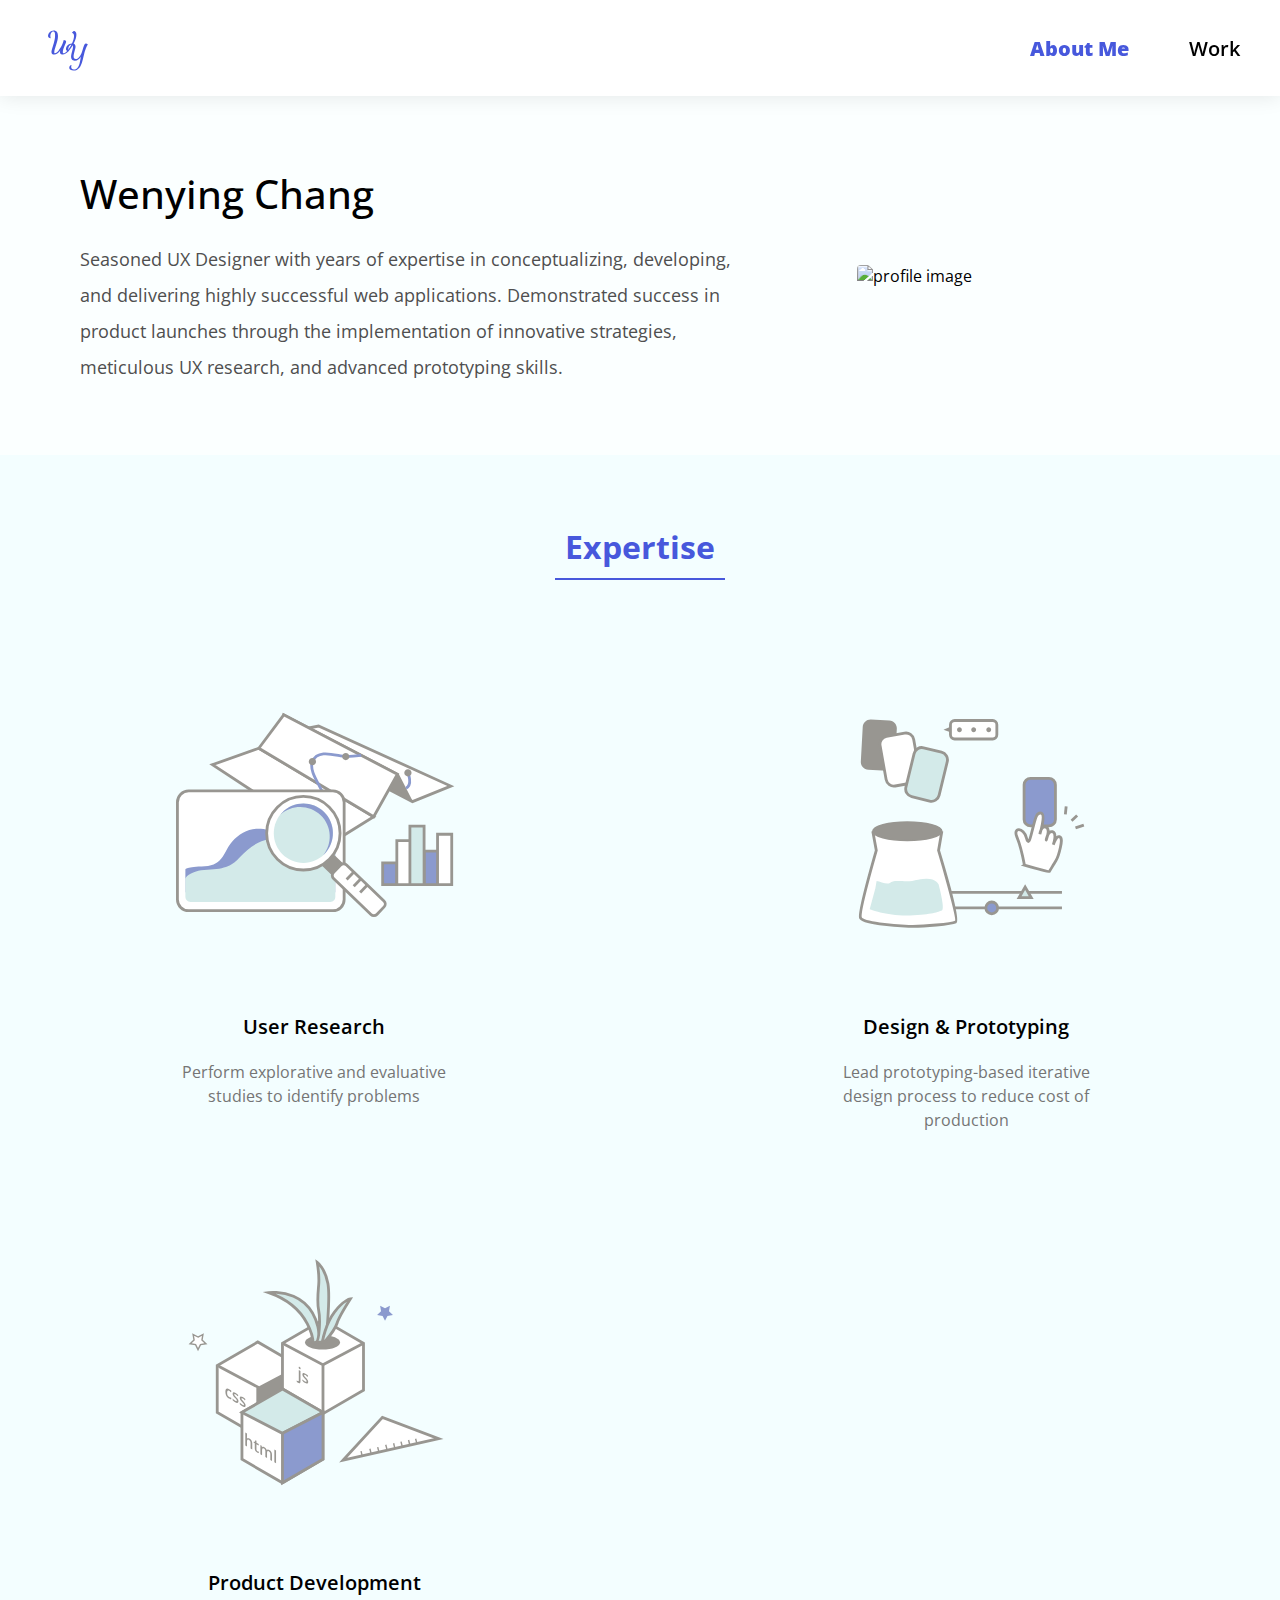
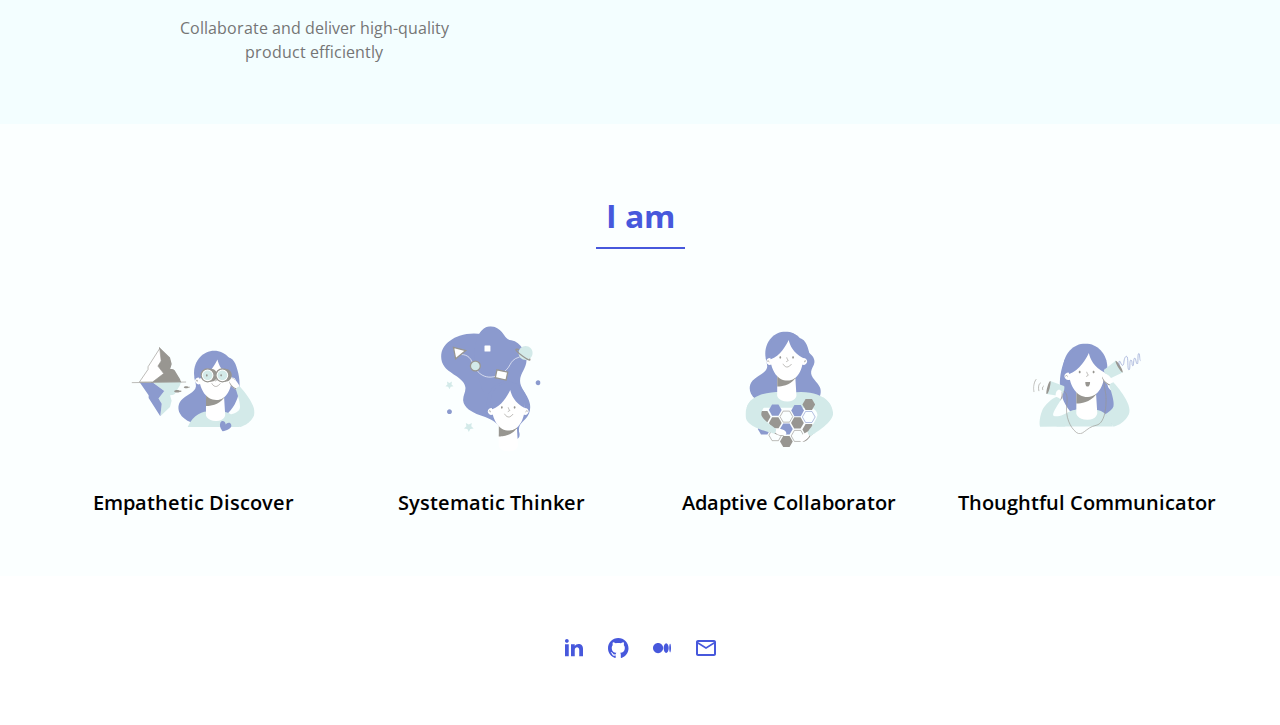
==== index.html @ 7a1bec6d "add email contact in footer" ====
<!DOCTYPE html>
<html lang="en">
  <head>
    <meta charset="utf-8" />
		<meta name="viewport" content="width=device-width, initial-scale=1.0" />
    <link rel="stylesheet" href="index.css">
    <link rel="stylesheet" href="colors.css">
    <link rel="stylesheet" href="navbar.css">
    <link rel="stylesheet" href="section.css">
    <link rel="stylesheet" href="button.css">
    <link rel="stylesheet" href="footer.css">
    <link rel="stylesheet" href="https://fonts.googleapis.com/css?family=Open+Sans">
    <title>WY Portfolio</title>
  </head>

  <body>
    <!--navbar menu-->
    <ul class="navbarMenu">
      <a href="index.html" target="_self"><li class="ActivePage">About Me</li></a>
      <a href="work.html" target="_self"><li>Work</li></a>
      <a href="igxPlatform.html" target="_self"><li>IGX Platform</li></a>
      <a href="sciaEngineer.html" target="_self"><li>SCIA Engineer</li></a>
      <a href="breathingApp.html" target="_self"><li>Breathing App</li></a>
    </ul>
    <!--navbar component-->
    <nav id="navbar" class="navbar">
      <img class="website-logo" src="src/ic_website logo.svg" alt="website-logo"/>
      <div class="navbarMenuIconDiv">
          <a><img class="navbarCloseMenu" src="src/ic_close navbar menu.svg"/></a>
          <a><img class="navbarOpenMenu" src="src/ic_navbar menu.svg"/></a> 
      </div>
      <ul class="navbarLabel"> 
          <li class="ActivePage"><a href="index.html" >About Me</a></li>
          <li><a href="work.html">Work</a></li>  
      </ul>
    </nav>

    <div class="container">
      <!--Welcome section-->
      <section id="welcome-section" class="welcome-section">
        <div class="intro">
        <h1>Wenying Chang</h1>
        <p>Seasoned UX Designer with years of expertise in conceptualizing, developing, and delivering highly successful web applications. Demonstrated success in product launches through the implementation of innovative strategies, meticulous UX research, and advanced prototyping skills.</p>
        <!--<a href="" target="_blank">
          <button >View Resume</button>
        </a>-->   
        </div>
        <img class="profile-image" src="src/Profile.png" alt="profile image"/>
      </section>

      <!--Expertise section-->
      <section id="expertise" class="expertise-section">
        <div class="section-title">Expertise</div>
        <div class="expertise-grids">
          <div class="expertise-tile">
            <img class="expertise-image" src="src/illu_expertise_research.svg" alt="User Research"/>
            <h3>User Research</h3>
            <p>Perform explorative and evaluative studies to identify problems</p>
          </div>
          <div class="expertise-tile">
            <img class="expertise-image" src="src/illu_expertise_design iteration.svg" alt="Design & Prototyping"/>
            <h3>Design & Prototyping</h3>
            <p>Lead prototyping-based iterative design process to reduce cost of production</p>
          </div>
          <div class="expertise-tile">
            <img class="expertise-image" src="src/illu_expertise_development.svg" alt="Product Development"/>
            <h3>Product Development</h3>
            <p>Collaborate and deliver high-quality product efficiently</p>
          </div>
        </div>
      </section>

      <!--I am section-->
      <section id="iam" class="iam-section">
        <div class="section-title">I am</div>
        <div class="iam-grids">
          <div class="iam-tile">
            <img class="iam-image" src="src/illu_iam_discover.svg" alt=""/>
            <h3>Empathetic Discover</h3>
          </div>
          <div class="iam-tile">
            <img class="iam-image" src="src/illu_iam_thinker.svg" alt=""/>
            <h3>Systematic Thinker</h3>
          </div>
          <div class="iam-tile">
            <img class="iam-image" src="src/illu_iam_collaborator.svg" alt=""/>
            <h3>Adaptive Collaborator</h3>
          </div>
          <div class="iam-tile">
            <img class="iam-image" src="src/illu_iam_communicator.svg" alt=""/>
            <h3>Thoughtful Communicator</h3>
          </div>
        </div>
      </section>

      <!--Footer-->
      <section class="social-section">
        <a href="https://www.linkedin.com/in/wen-ying-chang-b5539a165" target=”_blank”><img src="src/ic_social_linkdein.svg" alt="linkedin"/></a>
        <a href="https://github.com/Wenying0808" target=”_blank”><img src="src/ic_social_github.svg" alt="github"/></a>
        <a href="https://changwenyingnl.medium.com/" target=”_blank”> <img src="src/ic_social_medium.svg" alt="medium"/></a>
        <a href="mailto:changwenyingnl@gmail.com" target=”_blank”><img src="src/ic_social_email.svg" alt="email"></a>
      </section>
    </div>
    <script src="navbar.js"></script>
  </body>
  
</html>
---- index.css ----
/*Reset All*/
  * {
    margin: 0;
    padding: 0;
  }

  *, *::before, *::after {
    box-sizing: inherit;
}
  
  html{
    box-sizing: border-box;
    scroll-behavior: smooth;
  }

  body{
    font-family: "Open Sans", Sans-serif;
    width:100%;
    top:0;
    left:0;
    background:var(--main-white, #FFFFFF);
    overflow-x: hidden;
    
  }
 
  .container{
    width:100%;
    display: flex;
    flex-direction: column;
    align-items: flex-start;
    position:relative;
    top:96px;
    left:0;
  }

  section{
    padding: 60px;
  }

 
  .welcome-section{
  display: grid;
  grid-template-columns: 2fr 1fr;
  gap: 30px;
  
  width: 100%;
  
  background: var(--Background-1, #FBFFFF );
  }
  
  .intro{
  display: flex;
  flex-direction: column;
  justify-content: center;
  align-items: flex-start;
  padding: 10px 60px 10px 60px;
  gap: 20px;
  
  width: 100%;
  }
  
  h1{
    font-style: normal;
    font-weight: 500;
    font-size: 40px;
    line-height: auto;
    text-transform: capitalize;
    color:var(--main-black, #000000);
  }

  .intro p{
    width:100%;
    font-style: normal;
    font-weight: 400;
    font-size: 18px;
    line-height: 200%;
    color: #4F4F4F;
  }
  
  .profile-image{
    width:100%;
    border-radius:4px;
  }
  
  .expertise-section{
  display: flex;
  flex-direction: column;
  align-items: center;
  gap: 60px;
  
  width: 100%;
  
  background: #F3FEFF;
  }
  
  .expertise-grids{
  display: grid;
  grid-template-columns:repeat(3, 1fr);
  gap: 30px;
  width: 100%;
  }
  
  .expertise-tile{
  display: flex;
  flex-direction: column;
  align-items: center;
  padding: 0px;
  gap: 20px;
  
  width: 100%;
  }
  
  .expertise-image{
  width:60%;
  object-fit: cover;
  }
  
  h3{
  font-size: 20px;
  font-weight: 600;
  line-height: 27px;
  letter-spacing: 0em;
  text-align: center;
  color: var(--main-black, #000000);
  }
  
  .expertise-tile p{
  font-style: normal;
  font-weight: 400;
  font-size: 16px;
  line-height: 150%;
  text-align: center;
  color: #757575;
  max-width:300px;
  } 

  
  .iam-section{
  display: flex;
  flex-direction: column;
  align-items: center;
  gap: 60px;
  
  width: 100%;
  
  background:var(--Background-1, #FBFFFF);
  }
  
  .iam-grids{
  display: grid;
  grid-template-columns: repeat(4, 1fr);
  padding: 0px;
  gap: 40px;
  }

  @media(max-width:1000px){
    .iam-grids{
      grid-template-columns: repeat(2, 1fr);
    }
  }

  @media(max-width:400px){
    .iam-grids{
      grid-template-columns: repeat(1, 1fr);
    }
    .intro{
      padding: 0;
    }
  }
  
  .iam-tile{
  display: flex;
  flex-direction: column;
  align-items: center;
  padding: 0px;
  gap: 20px;
  }
  
  .iam-image{
  width: 160px;
  height: 160px;
  }
  

  @media (max-width: 50rem){
    section{
      padding:60px 30px;
    }
 
    .welcome-section{
      grid-template-columns: 1fr;
    }
    .intro{
      align-items: center;
    }
    


    h1{
      font-size: 20px;
    }
    .intro p{
      font-size: 12px;
      text-align:center;
    }
    h3{
      font-size: 16px;
    }
    .expertise-tile p{
      font-size: 12px;
    }
  
    .expertise-tile{
      gap:10px;
    }
  }

  @media (max-width: 80rem){
    .expertise-grids{
      grid-template-columns:repeat(2, 1fr);
      grid-gap: 4rem;
    }
  
  }

  @media (max-width: 40rem){
    .expertise-grids{
      grid-template-columns:repeat(1, 1fr);
      grid-gap: 4rem;
    }
  
  }
---- colors.css ----
:root {
    --main-white: #ffffff;
    --main-black: #000000;
    --main-purple: #4758DC;
    --main-gray: #4F4F4F;
    --main-zumtho: #E1EBFF;
    --Background-1:#FBFFFF;
    --Background-2:#F6FCFF;
  }
---- navbar.css ----
.navbar{
    box-sizing:border-box;
    display: flex;
    flex-direction: row;
    justify-content: space-between;
    align-items: center;
    padding: 20px 40px;
    margin:0;
    position: fixed;
    width: 100%;
    height: 96px;
    left: 0px;
    top: 0px;
    
    background: var(--main-white, #FFFFFF);
    box-shadow: 0px 0px 20px 0px #0000001A;

    z-index:1;
  
  }
  
  .website-logo{
    width:56px;
    height:56px;
  }
  
  .navbarLabel{
    list-style-type: none;
    margin:0 0 0 0;
    padding: 0;
    display: flex;
    flex-direction: row;
    justify-content: flex-end;
    align-items: center;
    gap: 60px;
    opacity: 1;
  }
  
  
  li a{
  text-decoration:none;
  font-size: 20px;
  font-weight: 600;
  line-height: 29px;
  letter-spacing: 0em;
  text-align: left;
  color: var(--main-black, #000000);
  }
  
  li a:hover{
    color: var(--main-purple, #4758DC);
    cursor:hand;
  }

  /* Website size color the active page differently*/
  .ActivePage a{
    color: var(--main-purple, #4758DC);
    cursor:pointer;
    font-weight:800
  }

  /* Mobile size color the active page differently*/

  .ActivePage{
    color: var(--main-purple, #4758DC);
    cursor:pointer;
    font-weight:800
  }


  .navbarMenuIconDiv{
    display:none;
  }


  .navbarMenu{
    display:none;
  }


  @media (max-width: 50rem){

    .navbar{
      padding: 20px 20px;
    }

    .navbarLabel{
      display:none;
    }

    li a{
      font-size:16px;
    }

    .navbarMenuIconDiv{
      display:flex;
    }

    .navbarOpenMenu{
      cursor: pointer;
    }


    .navbarCloseMenu{
      display:none;
    }
  

    .navbarMenu{
      display: none;
    }

    .navbarMenu a{
      width: 100%;
      height: 56px;
      padding: 16px 10px;
      justify-content: center;
      align-items: center;
      background: var(--main-white, #FFF);
      color: var(--main-gray, #757575);
      text-align: center;
      font-family: "Open Sans";
      font-size: 18px;
      font-style: normal;
      font-weight: 400;
      line-height: normal;
      text-transform: capitalize;
      text-decoration: none;
    }
    .navbarMenu a:hover{
      background: var(--main-zumtho, #E1EBFF);
      color: var(--main-purple, #4758DC);
    }
    
  }

  /*JS file adds additional class to show the navmenu when click the openmenu icon*/
  .navbarMenu.show-menu{
    position:relative;
    top: 96px;
    left: 0;
    display: flex;
    gap: 0;
    width: 100%;
    flex-direction: column;
    align-items: flex-start;
    flex-shrink: 0;
    background: rgba(0, 0, 0, 0.25);

  }
---- section.css ----
section {
    display: flex;
    width: 100%;
    padding: 60px 20px;
    flex-direction: column;
    align-items: center;
    gap: 60px;
}

.section-title{
    font-size: 32px;
    font-style: bold;
    font-weight: 700;
    line-height: auto;
    letter-spacing: 0em;
    text-align: left;
    
    color: var(--main-purple, #4758DC);
    padding: 10px;
    border-bottom: 2px solid var(--main-purple, #4758DC);
}

.section-description{
    max-width: 700px;
    color: var(--main-gray, #757575);
    text-align: center;
    /* Website/Section/Intro */
    font-family: "Open Sans";
    font-size: 18px;
    font-style: normal;
    font-weight: 600;
    line-height: 180%; /* 36px */
}

@media (max-width: 50rem){
    
    section{
        padding: 30px 20px;
        gap: 20px;
        min-width:300px;
    }

    .section-title{
        font-size:20px;
    }

    .section-description{
        max-width: 350px;
        min-width: 280px;
        font-size: 12px;
    }
}
---- button.css ----
button{
    padding: 10px 20px;
    border: 2px solid var(--main-purple, #4758DC);
    border-radius: 20px;
    color:var(--main-purple, #4758DC);
    background: var(--main-white, #FFFFFF);
  }
  button:hover{
  background: var(--main-purple);
  border: 2px solid var(--main-purple, #4758DC);
  box-shadow: 0px 3px 6px 0px #0000004D;
  color:var(--main-white, #FFFFFF);
  cursor:pointer;
  transition: background 0.2s ease-in-out;
  }
---- footer.css ----
.social-section{
    position:relative;
    left:0;
    bottom:0;
    width:100%;
    display: flex;
    flex-direction: row;
    justify-content: center;
    align-items: center;
    gap: 20px;
  }
  
  .social-section img{
    cursor:hand;
    width:24px;
    height:24px;
  }

  .social-section img:hover{
    transform: scale(1.5);
  }

/*
@media (max-width: 50rem){
    .social-section {padding: 30px;
    }
}
*/
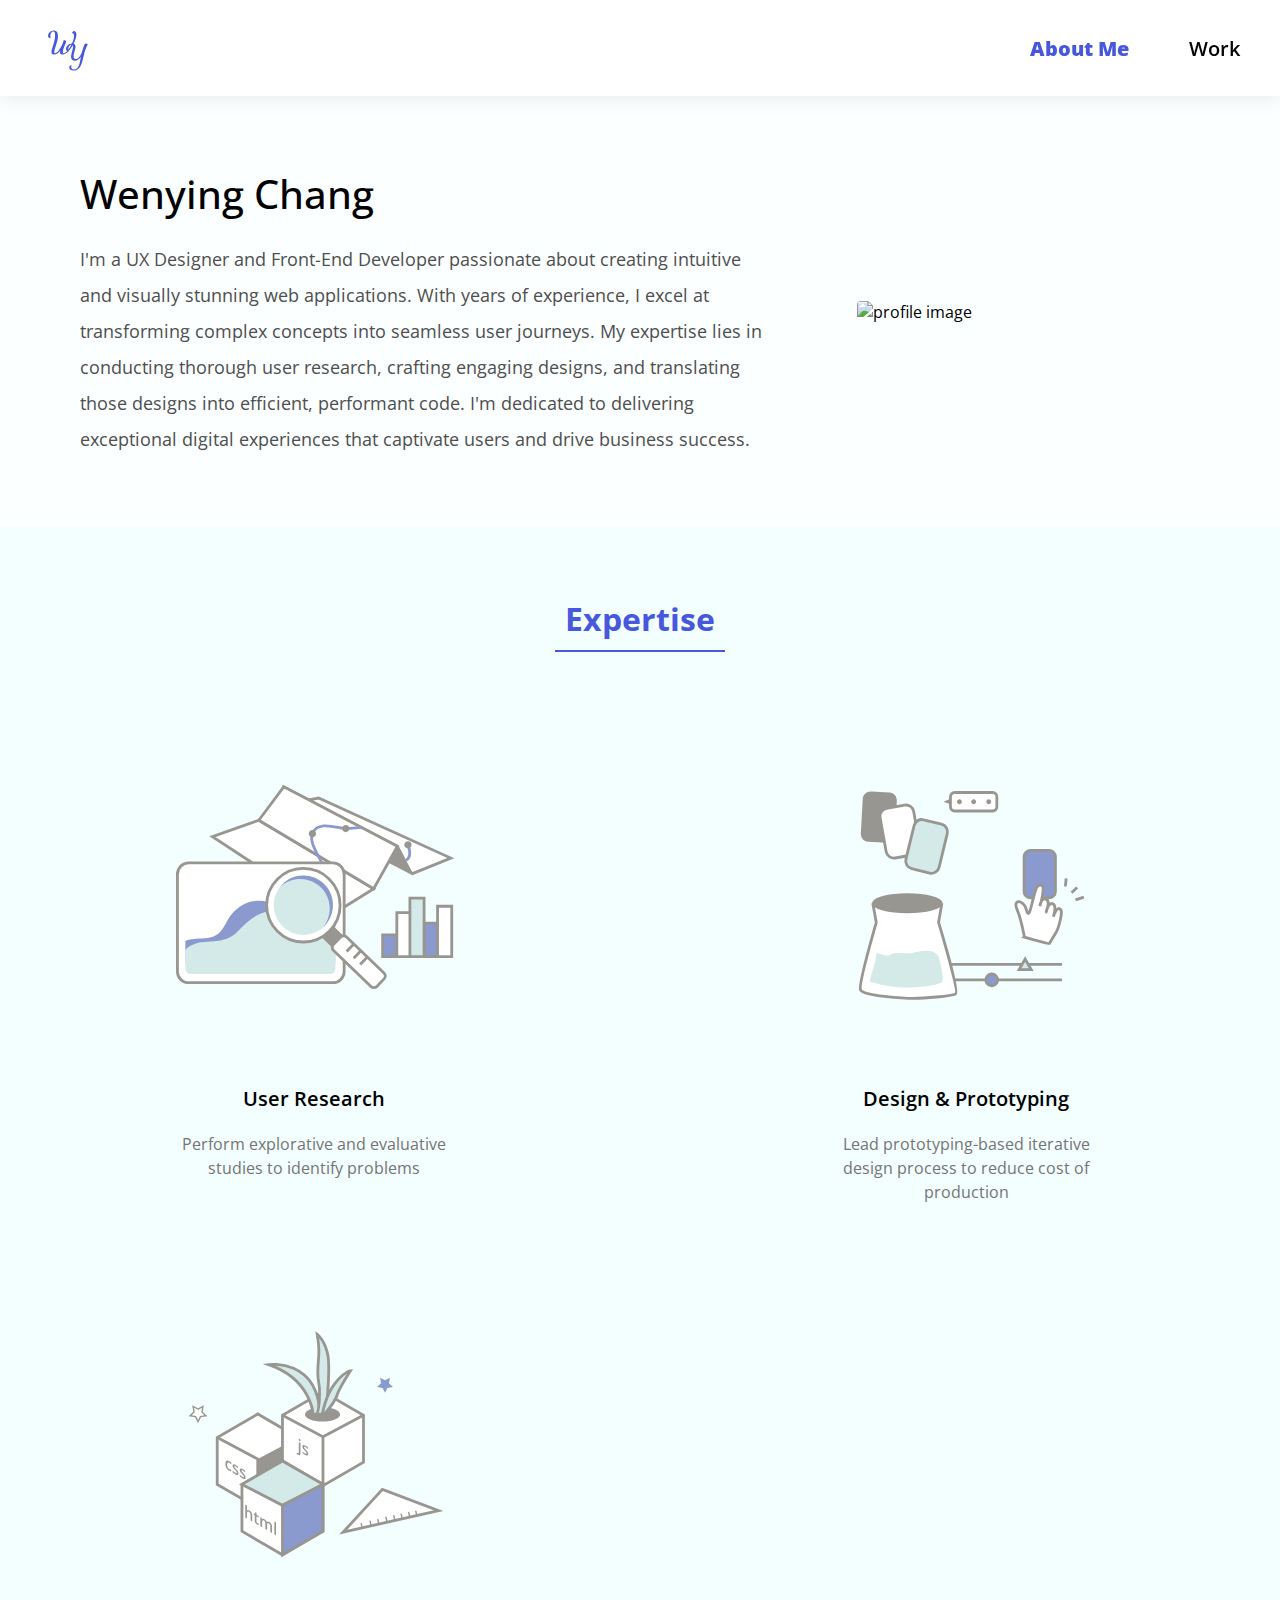
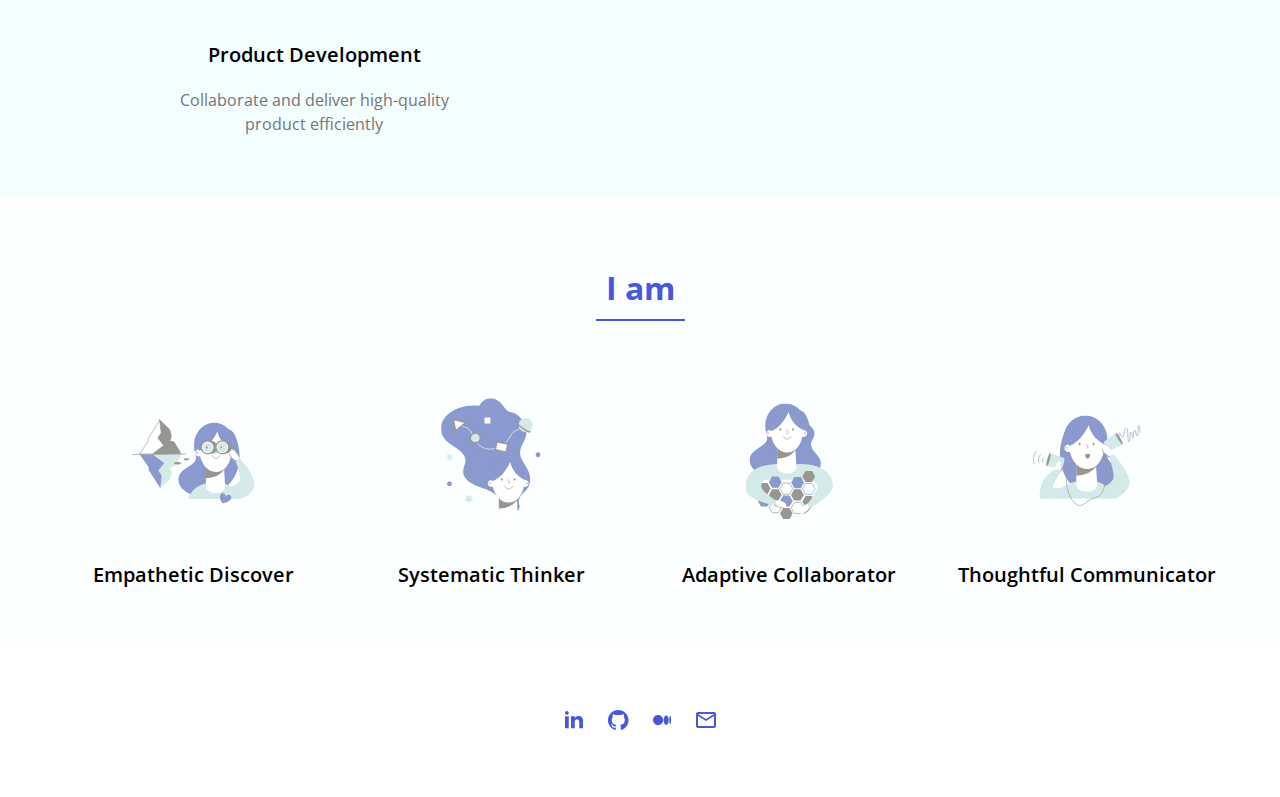
==== commit 8e0f9f0a: "fix:/adjust the intro" ====
--- a/index.html
+++ b/index.html
@@ -10,6 +10,8 @@
     <link rel="stylesheet" href="button.css">
     <link rel="stylesheet" href="footer.css">
     <link rel="stylesheet" href="https://fonts.googleapis.com/css?family=Open+Sans">
+    <link rel="icon" type="image/png" sizes="32x32" href="src/ic_tab logo_32.png">
+    <link rel="icon" type="image/png" sizes="16x16" href="src/ic_tab logo_16.png">
     <title>WY Portfolio</title>
   </head>
 
@@ -40,7 +42,7 @@
       <section id="welcome-section" class="welcome-section">
         <div class="intro">
         <h1>Wenying Chang</h1>
-        <p>Seasoned UX Designer with years of expertise in conceptualizing, developing, and delivering highly successful web applications. Demonstrated success in product launches through the implementation of innovative strategies, meticulous UX research, and advanced prototyping skills.</p>
+        <p>I'm a UX Designer and Front-End Developer passionate about creating intuitive and visually stunning web applications. With years of experience, I excel at transforming complex concepts into seamless user journeys. My expertise lies in conducting thorough user research, crafting engaging designs, and translating those designs into efficient, performant code. I'm dedicated to delivering exceptional digital experiences that captivate users and drive business success.</p>
         <!--<a href="" target="_blank">
           <button >View Resume</button>
         </a>-->   
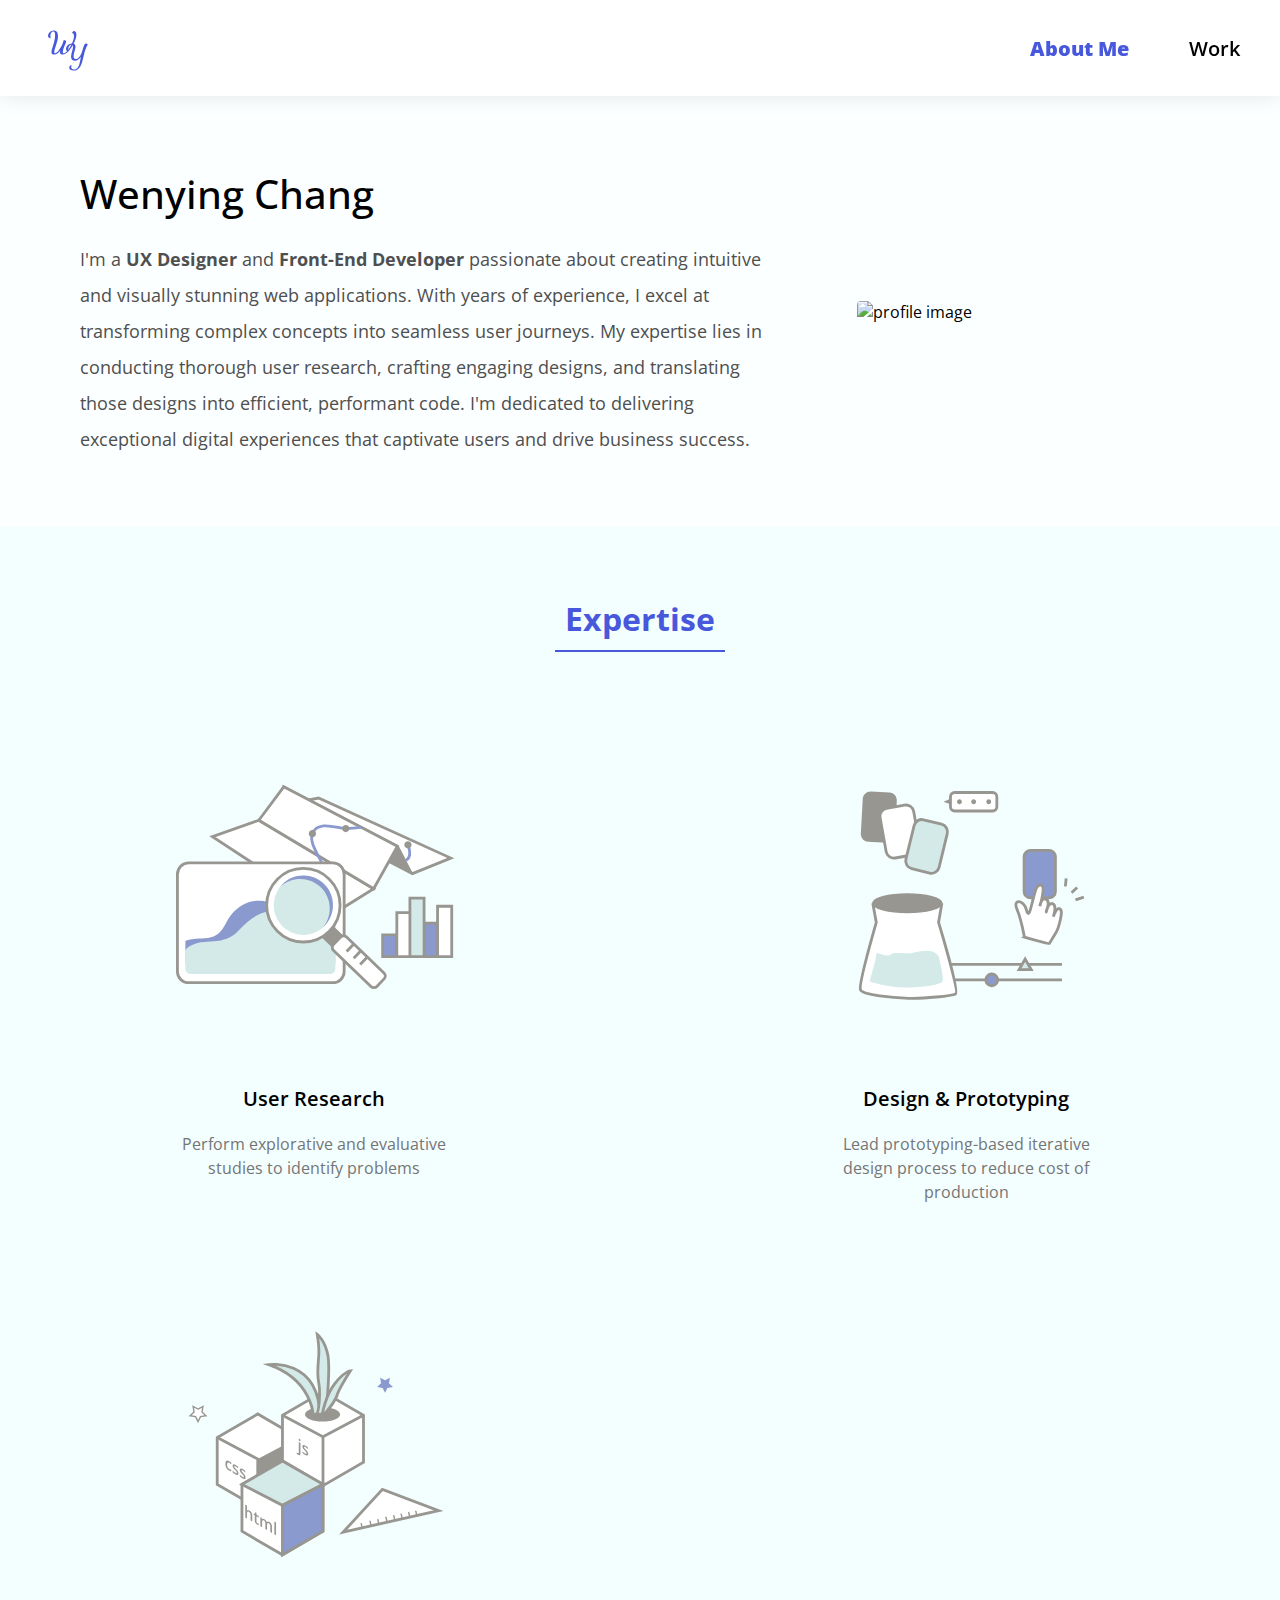
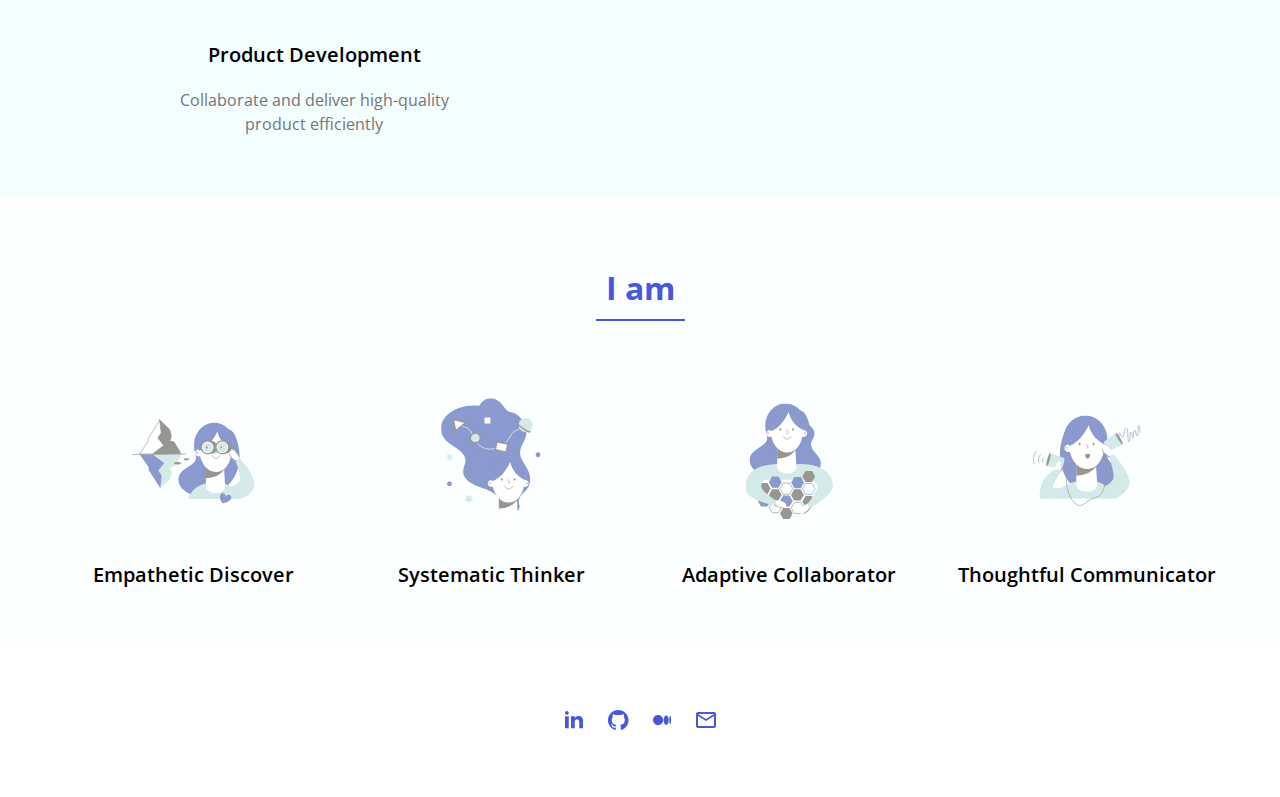
==== commit 1071d2e3: "fix:/reorder projects" ====
--- a/index.html
+++ b/index.html
@@ -23,6 +23,7 @@
       <a href="igxPlatform.html" target="_self"><li>IGX Platform</li></a>
       <a href="sciaEngineer.html" target="_self"><li>SCIA Engineer</li></a>
       <a href="breathingApp.html" target="_self"><li>Breathing App</li></a>
+      <a href="frontEnd.html" target="_self"><li>Front-End Projects</li></a>
     </ul>
     <!--navbar component-->
     <nav id="navbar" class="navbar">
@@ -42,7 +43,7 @@
       <section id="welcome-section" class="welcome-section">
         <div class="intro">
         <h1>Wenying Chang</h1>
-        <p>I'm a UX Designer and Front-End Developer passionate about creating intuitive and visually stunning web applications. With years of experience, I excel at transforming complex concepts into seamless user journeys. My expertise lies in conducting thorough user research, crafting engaging designs, and translating those designs into efficient, performant code. I'm dedicated to delivering exceptional digital experiences that captivate users and drive business success.</p>
+        <p>I'm a <strong>UX Designer</strong> and <strong>Front-End Developer</strong> passionate about creating intuitive and visually stunning web applications. With years of experience, I excel at transforming complex concepts into seamless user journeys. My expertise lies in conducting thorough user research, crafting engaging designs, and translating those designs into efficient, performant code. I'm dedicated to delivering exceptional digital experiences that captivate users and drive business success.</p>
         <!--<a href="" target="_blank">
           <button >View Resume</button>
         </a>-->   
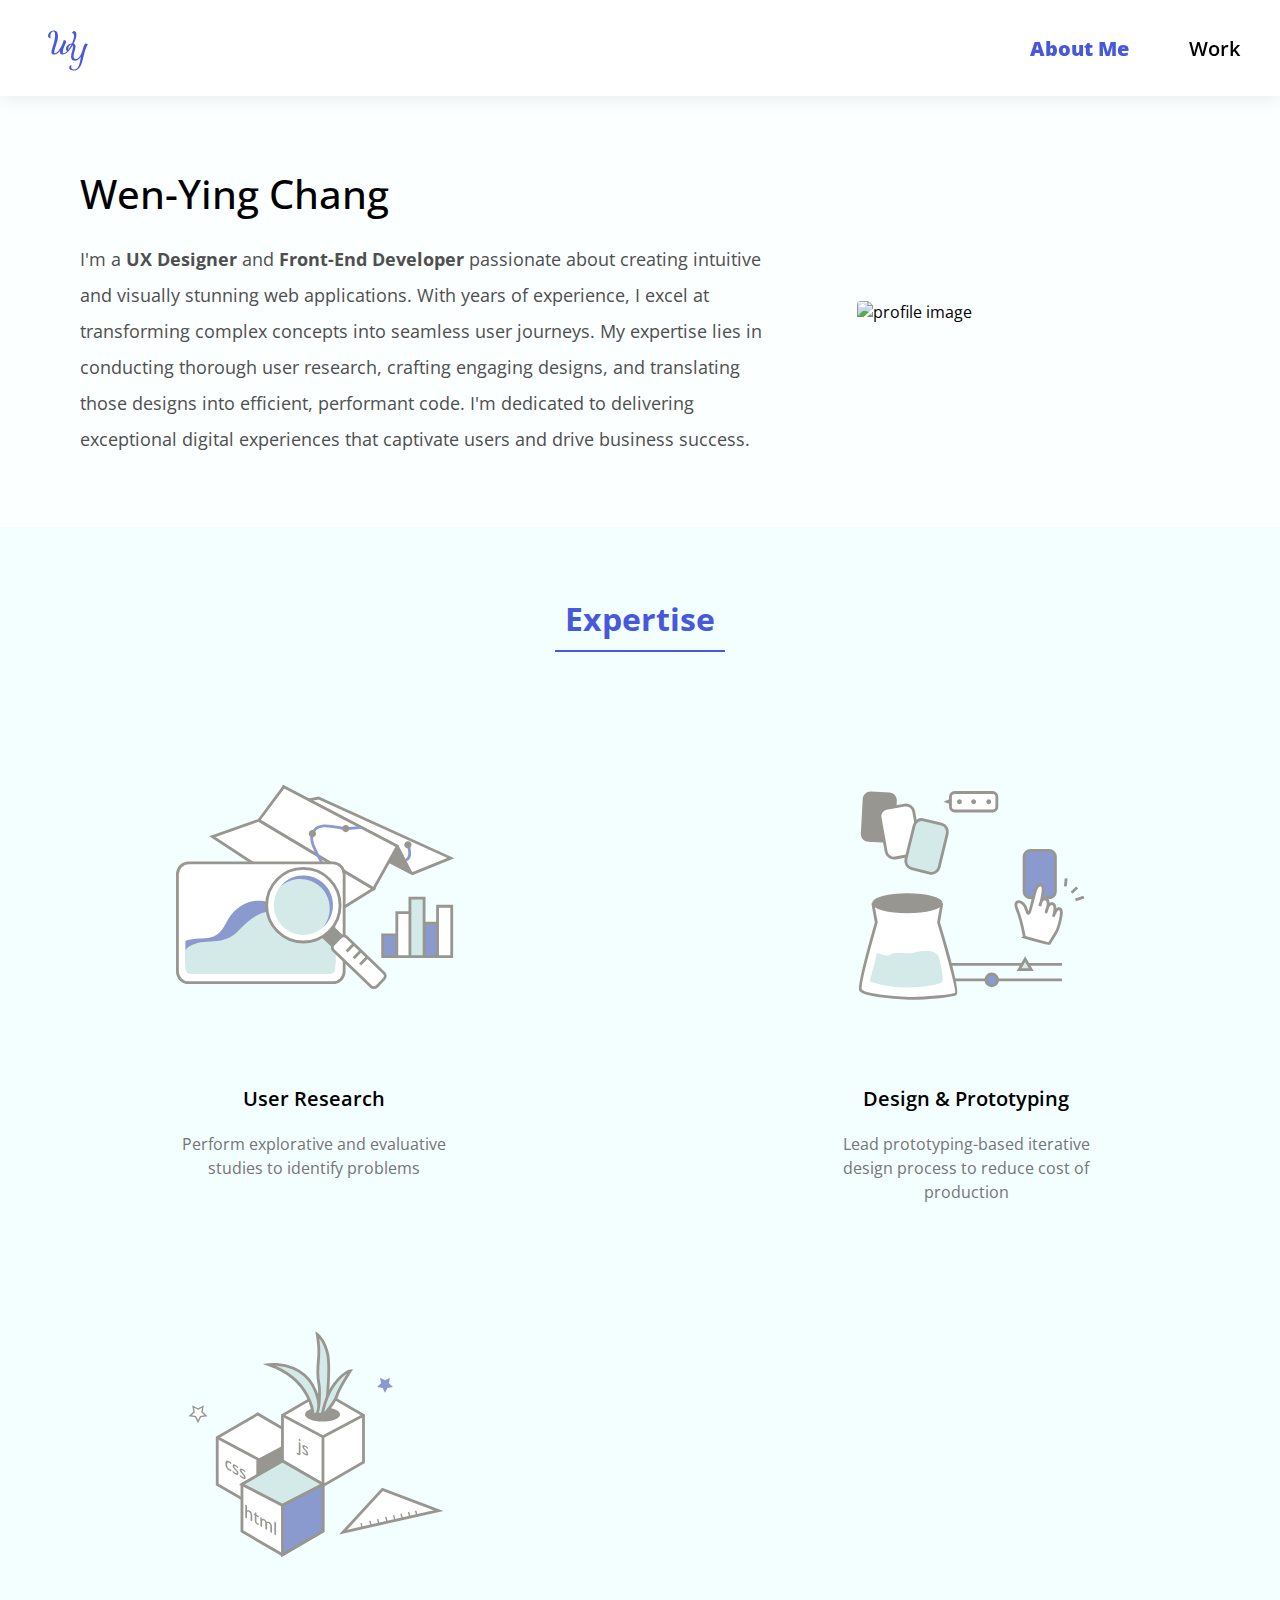
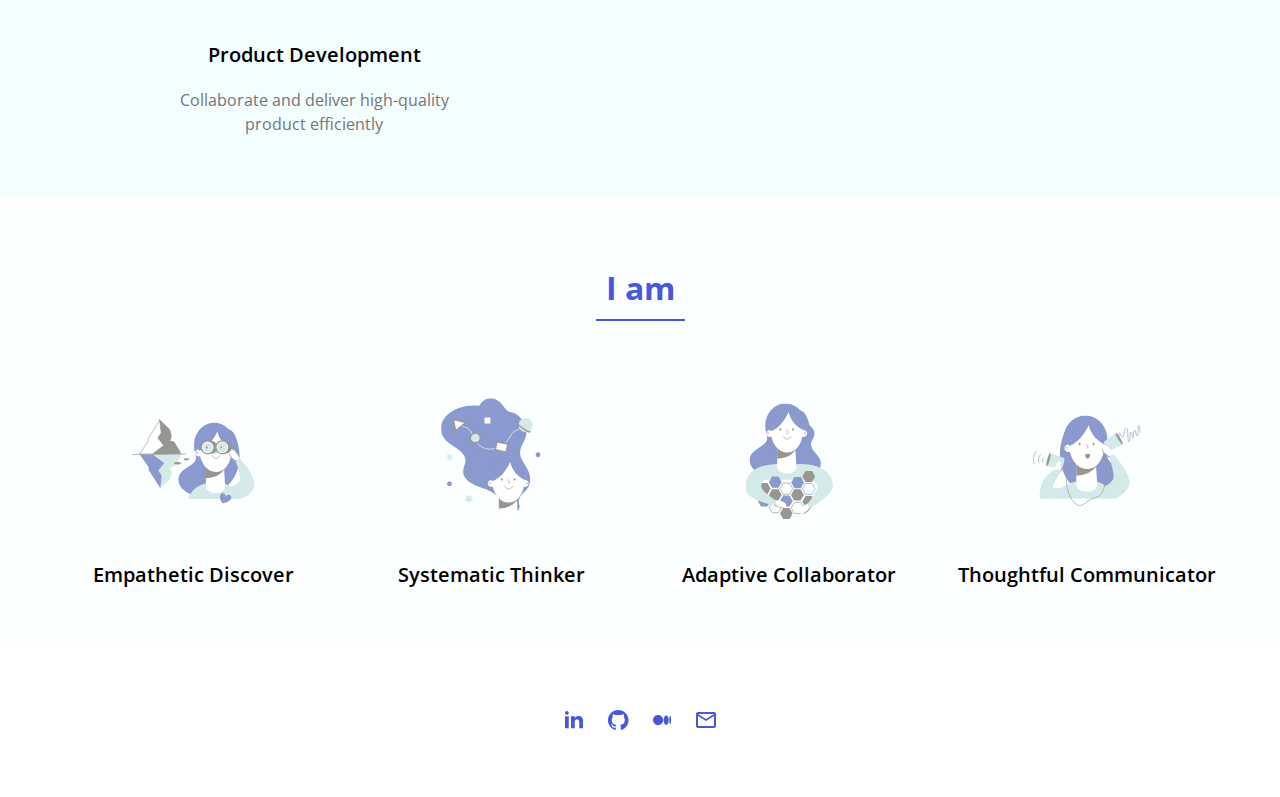
==== commit b4906b35: "fix:/name" ====
--- a/index.html
+++ b/index.html
@@ -42,7 +42,7 @@
       <!--Welcome section-->
       <section id="welcome-section" class="welcome-section">
         <div class="intro">
-        <h1>Wenying Chang</h1>
+        <h1>Wen-Ying Chang</h1>
         <p>I'm a <strong>UX Designer</strong> and <strong>Front-End Developer</strong> passionate about creating intuitive and visually stunning web applications. With years of experience, I excel at transforming complex concepts into seamless user journeys. My expertise lies in conducting thorough user research, crafting engaging designs, and translating those designs into efficient, performant code. I'm dedicated to delivering exceptional digital experiences that captivate users and drive business success.</p>
         <!--<a href="" target="_blank">
           <button >View Resume</button>
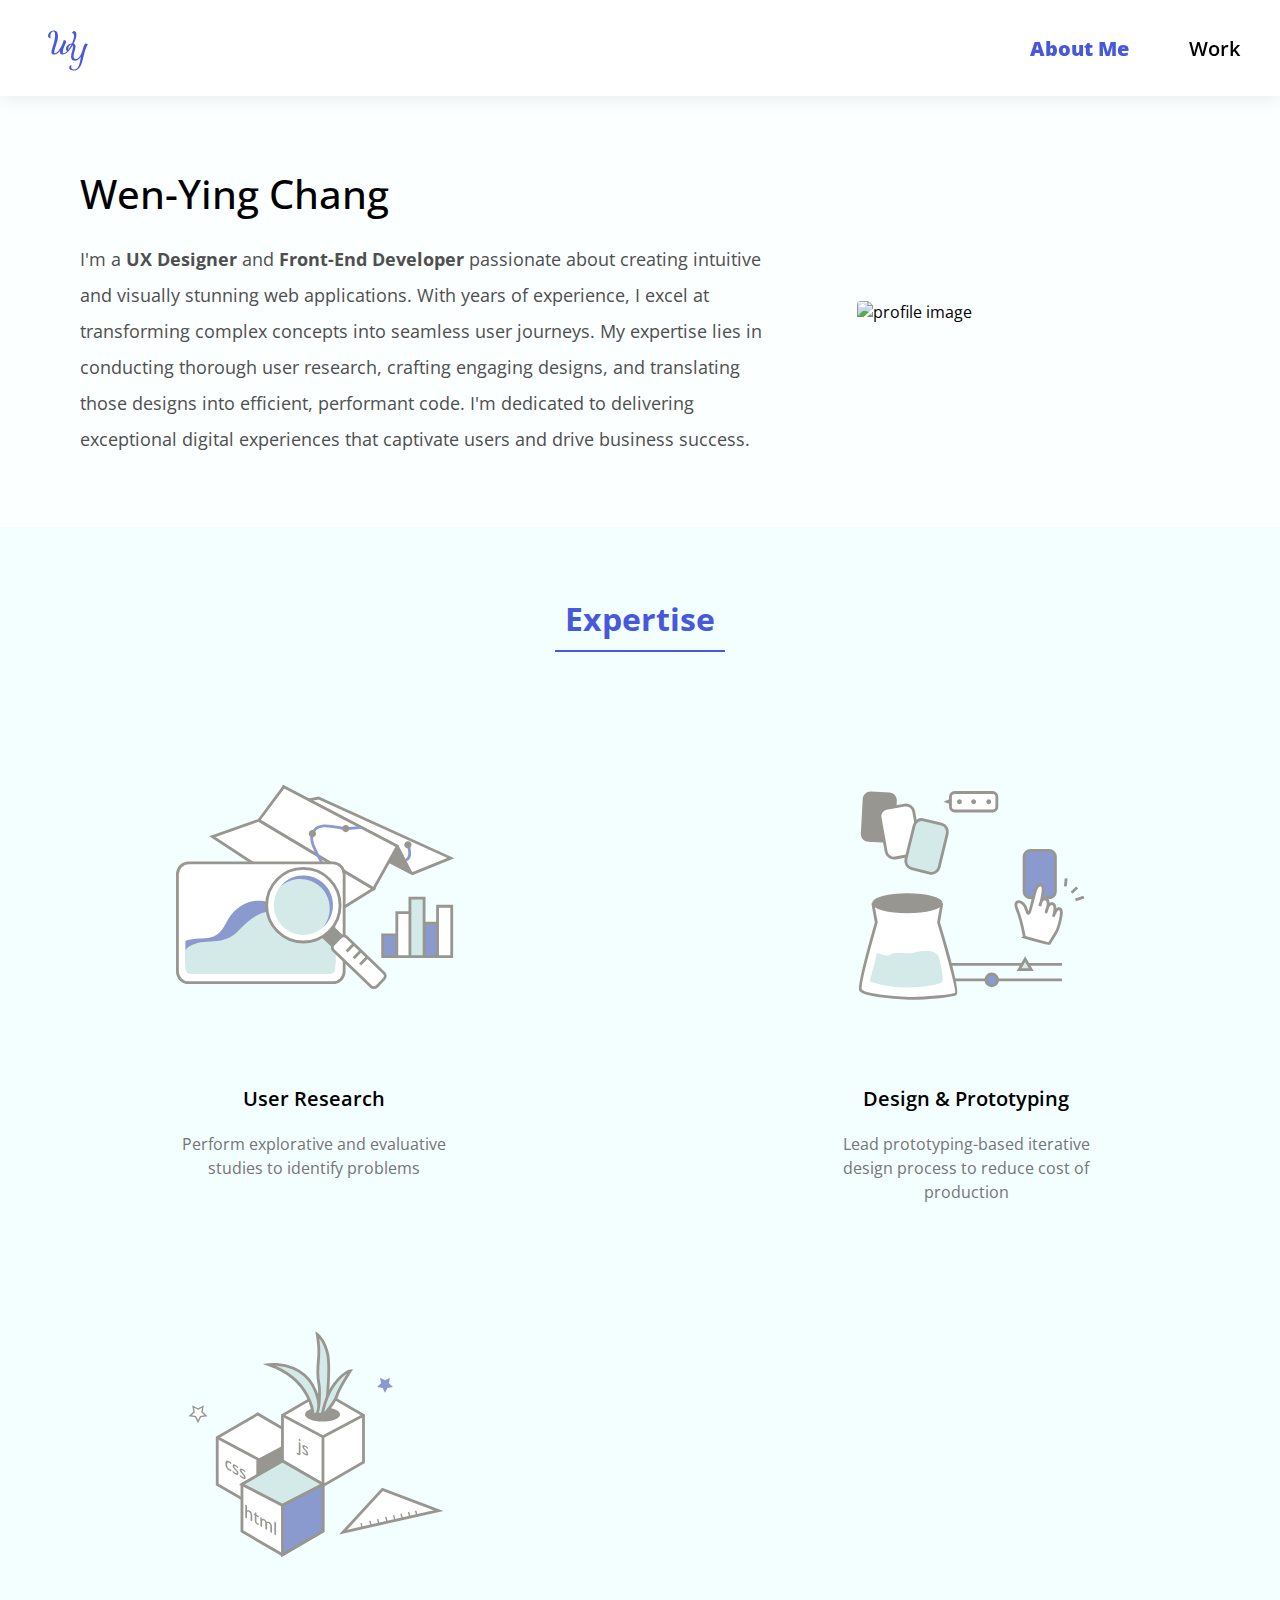
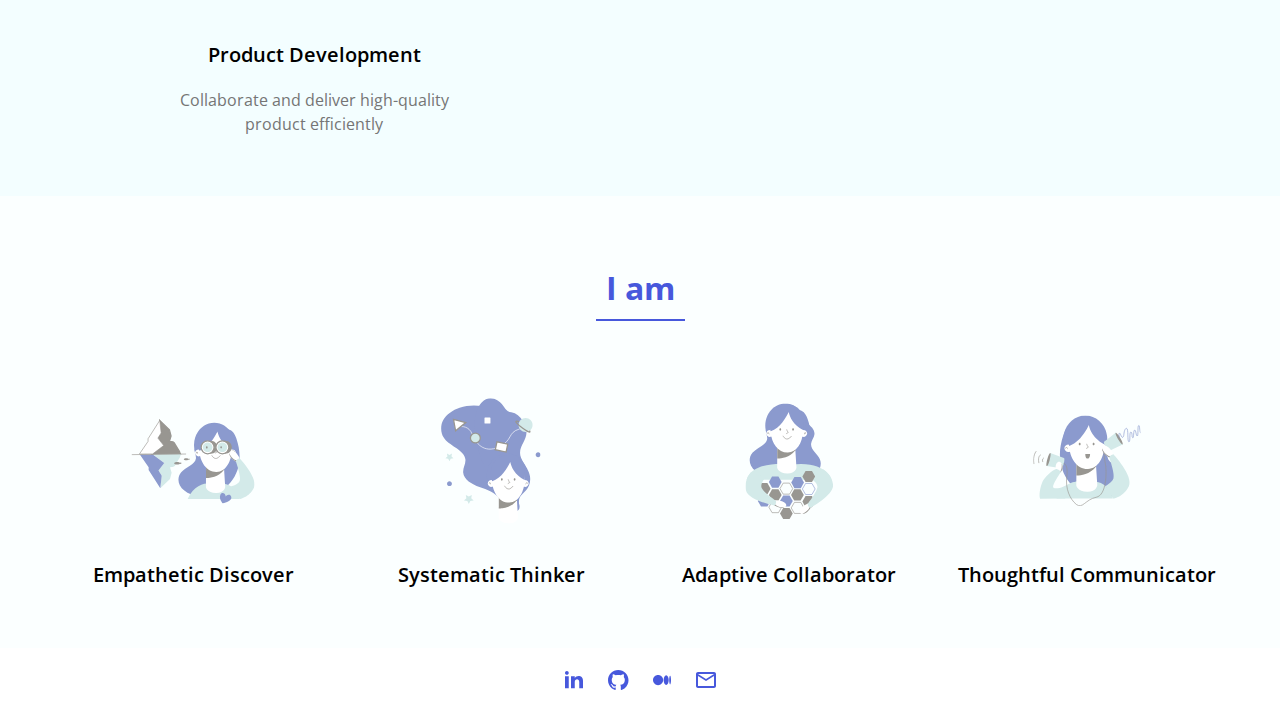
==== commit baf25808: "feat:/create footer component and use it in each page" ====
--- a/index.html
+++ b/index.html
@@ -15,29 +15,7 @@
     <title>WY Portfolio</title>
   </head>
 
-  <body>
-    <!--navbar menu-->
-    <ul class="navbarMenu">
-      <a href="index.html" target="_self"><li class="ActivePage">About Me</li></a>
-      <a href="work.html" target="_self"><li>Work</li></a>
-      <a href="igxPlatform.html" target="_self"><li>IGX Platform</li></a>
-      <a href="sciaEngineer.html" target="_self"><li>SCIA Engineer</li></a>
-      <a href="breathingApp.html" target="_self"><li>Breathing App</li></a>
-      <a href="frontEnd.html" target="_self"><li>Front-End Projects</li></a>
-    </ul>
-    <!--navbar component-->
-    <nav id="navbar" class="navbar">
-      <img class="website-logo" src="src/ic_website logo.svg" alt="website-logo"/>
-      <div class="navbarMenuIconDiv">
-          <a><img class="navbarCloseMenu" src="src/ic_close navbar menu.svg"/></a>
-          <a><img class="navbarOpenMenu" src="src/ic_navbar menu.svg"/></a> 
-      </div>
-      <ul class="navbarLabel"> 
-          <li class="ActivePage"><a href="index.html" >About Me</a></li>
-          <li><a href="work.html">Work</a></li>  
-      </ul>
-    </nav>
-
+  <body id="aboutme">
     <div class="container">
       <!--Welcome section-->
       <section id="welcome-section" class="welcome-section">
@@ -97,14 +75,10 @@
       </section>
 
       <!--Footer-->
-      <section class="social-section">
-        <a href="https://www.linkedin.com/in/wen-ying-chang-b5539a165" target=”_blank”><img src="src/ic_social_linkdein.svg" alt="linkedin"/></a>
-        <a href="https://github.com/Wenying0808" target=”_blank”><img src="src/ic_social_github.svg" alt="github"/></a>
-        <a href="https://changwenyingnl.medium.com/" target=”_blank”> <img src="src/ic_social_medium.svg" alt="medium"/></a>
-        <a href="mailto:changwenyingnl@gmail.com" target=”_blank”><img src="src/ic_social_email.svg" alt="email"></a>
-      </section>
+      <div id="footer-placeholder"></div>
     </div>
     <script src="navbar.js"></script>
+    <script src="footer.js"></script>
   </body>
   
 </html>--- a/navbar.css
+++ b/navbar.css
@@ -1,5 +1,5 @@
 .navbar{
-    box-sizing:border-box;
+    box-sizing: border-box;
     display: flex;
     flex-direction: row;
     justify-content: space-between;
@@ -19,12 +19,12 @@
   
   }
   
-  .website-logo{
+  .website-logo {
     width:56px;
     height:56px;
   }
   
-  .navbarLabel{
+  .navbarLabel {
     list-style-type: none;
     margin:0 0 0 0;
     padding: 0;
@@ -36,8 +36,7 @@
     opacity: 1;
   }
   
-  
-  li a{
+  .navbarLabel li a {
   text-decoration:none;
   font-size: 20px;
   font-weight: 600;
@@ -47,72 +46,74 @@
   color: var(--main-black, #000000);
   }
   
-  li a:hover{
+  .navbarLabel li a:hover {
     color: var(--main-purple, #4758DC);
-    cursor:hand;
+    cursor: hand;
   }
 
   /* Website size color the active page differently*/
-  .ActivePage a{
+  .navbarLabel .ActivePage a{
     color: var(--main-purple, #4758DC);
-    cursor:pointer;
-    font-weight:800
+    cursor: pointer;
+    font-weight: 800;
   }
 
   /* Mobile size color the active page differently*/
-
-  .ActivePage{
+  .navbarMenu .ActivePage a {
     color: var(--main-purple, #4758DC);
-    cursor:pointer;
-    font-weight:800
+    cursor: pointer;
+    font-weight: 800;
   }
 
 
-  .navbarMenuIconDiv{
-    display:none;
+  .navbarMenuIconDiv {
+    display: none;
   }
 
-
-  .navbarMenu{
-    display:none;
+  .navbarMenu {
+    display: none;
   }
 
+  @media (max-width: 50rem) {
 
-  @media (max-width: 50rem){
-
-    .navbar{
+    .navbar {
       padding: 20px 20px;
+      border-bottom: 2px solid #4758DC;
     }
 
-    .navbarLabel{
-      display:none;
+    .navbarLabel {
+      display: none;
     }
 
-    li a{
+    .navbarLabel li a {
       font-size:16px;
     }
 
-    .navbarMenuIconDiv{
+    .navbarMenuIconDiv {
       display:flex;
     }
 
-    .navbarOpenMenu{
+    .navbarOpenMenu {
       cursor: pointer;
     }
 
+    .navbarCloseMenu{
+      display: none;
+      cursor: pointer;
+    }
 
-    .navbarCloseMenu{
-      display:none;
-    }
-  
-
-    .navbarMenu{
+    .navbarMenu {
       display: none;
     }
 
-    .navbarMenu a{
+    .navbarMenu li {
+      height: 56px;
       width: 100%;
-      height: 56px;
+    }
+
+    .navbarMenu li a {
+      display: flex;
+      width: 100%;
       padding: 16px 10px;
       justify-content: center;
       align-items: center;
@@ -135,8 +136,8 @@
   }
 
   /*JS file adds additional class to show the navmenu when click the openmenu icon*/
-  .navbarMenu.show-menu{
-    position:relative;
+  .navbarMenu.show-menu {
+    position: fixed;
     top: 96px;
     left: 0;
     display: flex;
@@ -146,6 +147,5 @@
     align-items: flex-start;
     flex-shrink: 0;
     background: rgba(0, 0, 0, 0.25);
-
   }
 
--- a/footer.css
+++ b/footer.css
@@ -1,22 +1,29 @@
-.social-section{
-    position:relative;
+.social-section {
+    position: relative;
     left:0;
     bottom:0;
-    width:100%;
+
+    width: 100%;
+    padding: 20px;
     display: flex;
     flex-direction: row;
     justify-content: center;
     align-items: center;
     gap: 20px;
   }
+
+  .social-section a{
+    width: 24px;
+    height: 24px;
+    cursor: hand;
+  }
   
-  .social-section img{
-    cursor:hand;
-    width:24px;
-    height:24px;
+  .social-section img {
+    width: 24px;
+    height: 24px;
   }
 
-  .social-section img:hover{
+  .social-section img:hover {
     transform: scale(1.5);
   }
 
